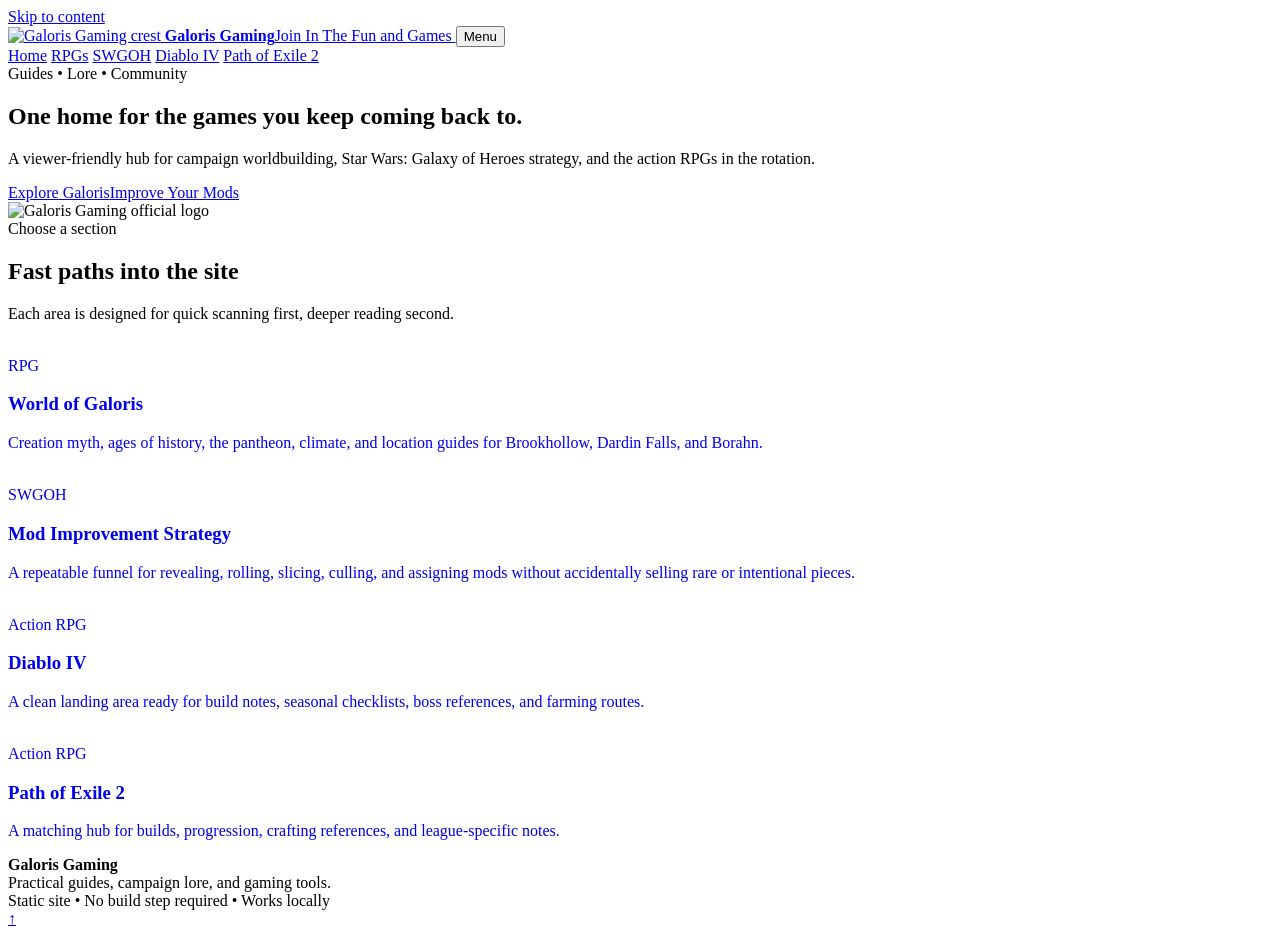
==== index.html @ d92776c5 "Add files via upload" ====
<!doctype html><html lang="en"><head><meta charset="utf-8"><meta name="viewport" content="width=device-width,initial-scale=1">
<title>Galoris Gaming</title><meta name="description" content="Galoris Gaming guides and RPG world resources."><link rel="icon" type="image/png" href="assets/favicon.png"><link rel="stylesheet" href="assets/styles.css"></head>
<body data-page="home">
<a class="skip-link" href="#content">Skip to content</a>
<header class="site-header">
  <div class="container nav-wrap">
    <a class="brand" href="index.html">
      <img src="assets/galoris-gaming-logo.png"  alt="Galoris Gaming crest">
      <span class="brand-copy"><strong>Galoris Gaming</strong><span>Join In The Fun and Games</span></span>
    </a>
    <button class="nav-toggle" aria-label="Toggle navigation">Menu</button>
    <nav class="site-nav" aria-label="Primary">
      <a href="index.html" data-page="home">Home</a>
      <a href="rpg.html" data-page="rpg">RPGs</a>
      <a href="swgoh.html" data-page="swgoh">SWGOH</a>
      <a href="diablo4.html" data-page="diablo4">Diablo IV</a>
      <a href="poe2.html" data-page="poe2">Path of Exile 2</a>
    </nav>
  </div>
</header>
<main id="content">
<section class="hero"><div class="container hero-grid"><div>
<div class="eyebrow">Guides • Lore • Community</div><h1>One home for the games you keep coming back to.</h1>
<p class="lead">A viewer-friendly hub for campaign worldbuilding, Star Wars: Galaxy of Heroes strategy, and the action RPGs in the rotation.</p>
<div class="hero-actions"><a class="btn gold" href="rpg.html">Explore Galoris</a><a class="btn primary" href="swgoh.html">Improve Your Mods</a></div>
</div><div class="hero-art home-logo-art"><img src="assets/galoris-gaming-logo.png" alt="Galoris Gaming official logo"></div></div></section>
<section class="section"><div class="container">
<div class="section-head"><div><div class="eyebrow">Choose a section</div><h2>Fast paths into the site</h2></div><p>Each area is designed for quick scanning first, deeper reading second.</p></div>
<div class="card-grid">
<a class="card feature-card" href="rpg.html" style="text-decoration:none"><img class="card-mark" src="assets/rpg-mark.svg" alt=""><div class="kicker">RPG</div><h3>World of Galoris</h3><p>Creation myth, ages of history, the pantheon, climate, and location guides for Brookhollow, Dardin Falls, and Borahn.</p></a>
<a class="card feature-card" href="swgoh.html" style="text-decoration:none"><img class="card-mark" src="assets/swgoh-mark.svg" alt=""><div class="kicker">SWGOH</div><h3>Mod Improvement Strategy</h3><p>A repeatable funnel for revealing, rolling, slicing, culling, and assigning mods without accidentally selling rare or intentional pieces.</p></a>
<a class="card feature-card" href="diablo4.html" style="text-decoration:none"><img class="card-mark" src="assets/diablo-mark.svg" alt=""><div class="kicker">Action RPG</div><h3>Diablo IV</h3><p>A clean landing area ready for build notes, seasonal checklists, boss references, and farming routes.</p></a>
<a class="card feature-card" href="poe2.html" style="text-decoration:none"><img class="card-mark" src="assets/poe-mark.svg" alt=""><div class="kicker">Action RPG</div><h3>Path of Exile 2</h3><p>A matching hub for builds, progression, crafting references, and league-specific notes.</p></a>
</div>
</div></section></main>
<footer class="site-footer">
  <div class="container footer-row">
    <div><strong>Galoris Gaming</strong><br>Practical guides, campaign lore, and gaming tools.</div>
    <div>Static site • No build step required • Works locally</div>
  </div>
</footer>
<a class="backtop" href="#content" aria-label="Back to top">↑</a>
<script src="assets/site.js"></script>
</body></html>
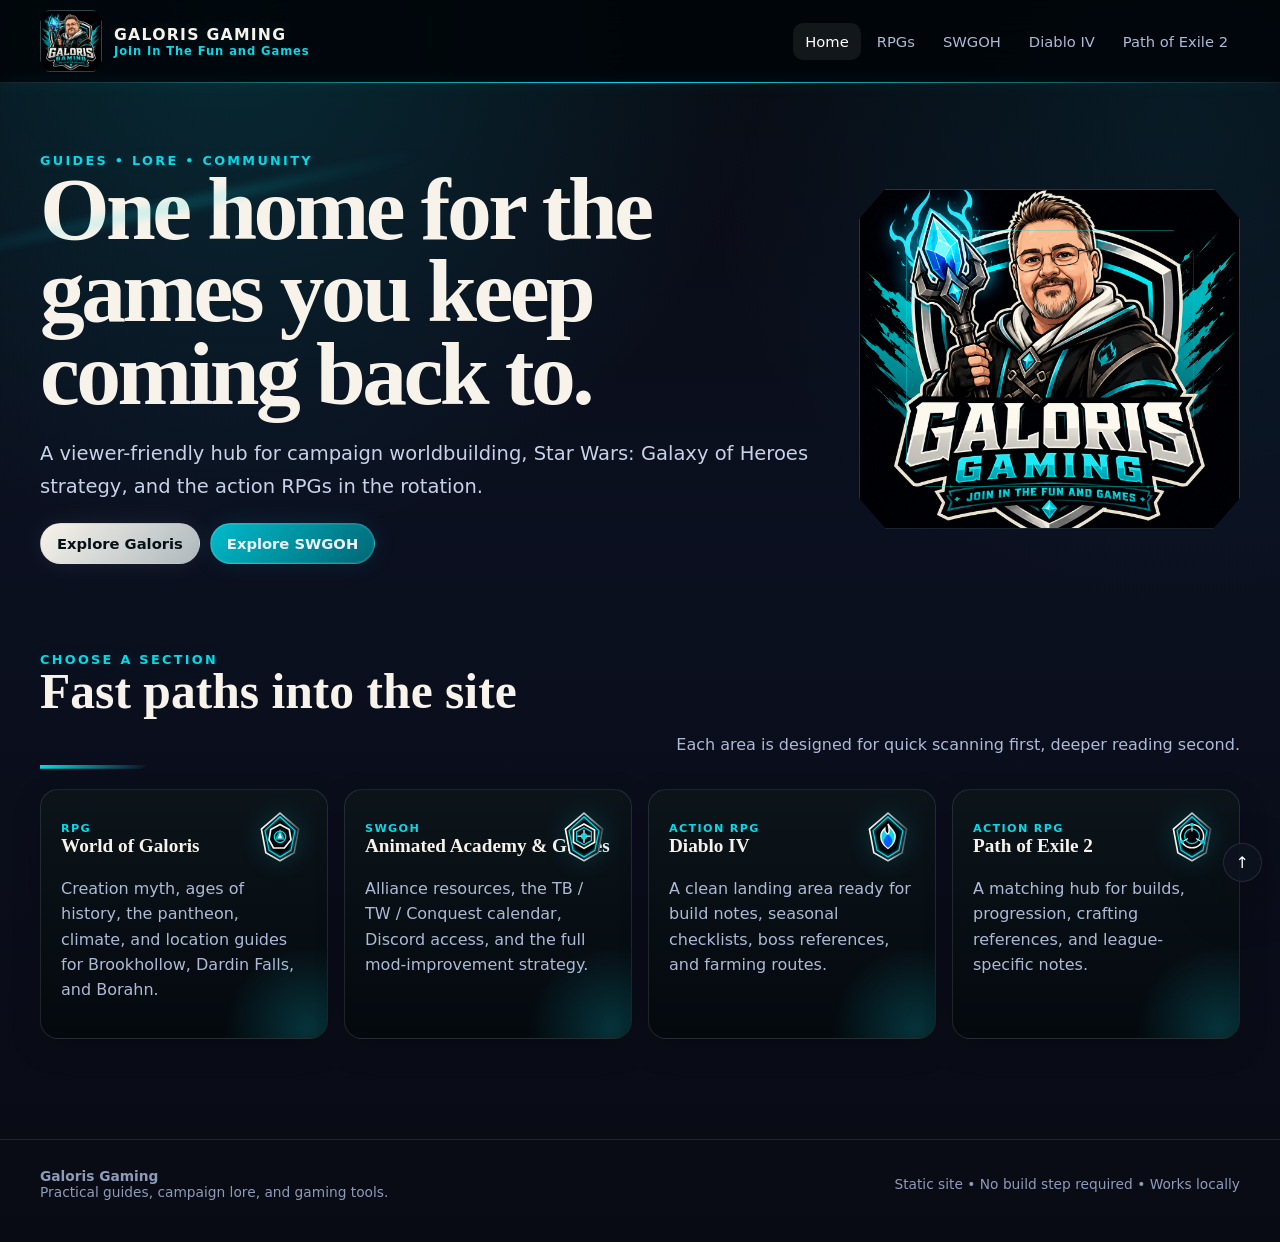
==== commit cfafcd2c: "Add files via upload" ====
--- a/index.html
+++ b/index.html
@@ -22,13 +22,13 @@
 <section class="hero"><div class="container hero-grid"><div>
 <div class="eyebrow">Guides • Lore • Community</div><h1>One home for the games you keep coming back to.</h1>
 <p class="lead">A viewer-friendly hub for campaign worldbuilding, Star Wars: Galaxy of Heroes strategy, and the action RPGs in the rotation.</p>
-<div class="hero-actions"><a class="btn gold" href="rpg.html">Explore Galoris</a><a class="btn primary" href="swgoh.html">Improve Your Mods</a></div>
+<div class="hero-actions"><a class="btn gold" href="rpg.html">Explore Galoris</a><a class="btn primary" href="swgoh.html">Explore SWGOH</a></div>
 </div><div class="hero-art home-logo-art"><img src="assets/galoris-gaming-logo.png" alt="Galoris Gaming official logo"></div></div></section>
 <section class="section"><div class="container">
 <div class="section-head"><div><div class="eyebrow">Choose a section</div><h2>Fast paths into the site</h2></div><p>Each area is designed for quick scanning first, deeper reading second.</p></div>
 <div class="card-grid">
 <a class="card feature-card" href="rpg.html" style="text-decoration:none"><img class="card-mark" src="assets/rpg-mark.svg" alt=""><div class="kicker">RPG</div><h3>World of Galoris</h3><p>Creation myth, ages of history, the pantheon, climate, and location guides for Brookhollow, Dardin Falls, and Borahn.</p></a>
-<a class="card feature-card" href="swgoh.html" style="text-decoration:none"><img class="card-mark" src="assets/swgoh-mark.svg" alt=""><div class="kicker">SWGOH</div><h3>Mod Improvement Strategy</h3><p>A repeatable funnel for revealing, rolling, slicing, culling, and assigning mods without accidentally selling rare or intentional pieces.</p></a>
+<a class="card feature-card" href="swgoh.html" style="text-decoration:none"><img class="card-mark" src="assets/swgoh-mark.svg" alt=""><div class="kicker">SWGOH</div><h3>Animated Academy & Guides</h3><p>Alliance resources, the TB / TW / Conquest calendar, Discord access, and the full mod-improvement strategy.</p></a>
 <a class="card feature-card" href="diablo4.html" style="text-decoration:none"><img class="card-mark" src="assets/diablo-mark.svg" alt=""><div class="kicker">Action RPG</div><h3>Diablo IV</h3><p>A clean landing area ready for build notes, seasonal checklists, boss references, and farming routes.</p></a>
 <a class="card feature-card" href="poe2.html" style="text-decoration:none"><img class="card-mark" src="assets/poe-mark.svg" alt=""><div class="kicker">Action RPG</div><h3>Path of Exile 2</h3><p>A matching hub for builds, progression, crafting references, and league-specific notes.</p></a>
 </div>
--- a/assets/styles.css
+++ b/assets/styles.css
@@ -0,0 +1,291 @@
+
+:root{
+  --bg:#090b14;
+  --bg-2:#0e1220;
+  --panel:#13192a;
+  --panel-2:#171f34;
+  --ink:#edf2ff;
+  --muted:#aeb9d6;
+  --gold:#08d8e8;
+  --gold-2:#006878;
+  --violet:#087dff;
+  --cyan:#15e6ef;
+  --red:#ff766f;
+  --green:#63d69c;
+  --line:rgba(255,255,255,.10);
+  --shadow:0 18px 50px rgba(0,0,0,.34);
+  --radius:18px;
+  --max:1200px;
+}
+*{box-sizing:border-box}
+html{scroll-behavior:smooth}
+body{
+  margin:0;
+  font-family:Inter,ui-sans-serif,system-ui,-apple-system,BlinkMacSystemFont,"Segoe UI",sans-serif;
+  color:var(--ink);
+  background:
+    radial-gradient(circle at 18% 0%, rgba(0,216,232,.16), transparent 34rem),
+    radial-gradient(circle at 92% 10%, rgba(0,108,125,.16), transparent 30rem),
+    linear-gradient(180deg,#080a11 0%,#0b1020 42%,#090b14 100%);
+  min-height:100vh;
+}
+body:before{
+  content:"";
+  position:fixed;inset:0;pointer-events:none;opacity:.18;
+  background-image:linear-gradient(rgba(255,255,255,.025) 1px,transparent 1px),linear-gradient(90deg,rgba(255,255,255,.025) 1px,transparent 1px);
+  background-size:42px 42px;
+  mask-image:linear-gradient(to bottom,black,transparent 82%);
+}
+a{color:inherit}
+img{max-width:100%;display:block}
+button,input{font:inherit}
+.container{width:min(var(--max),calc(100% - 32px));margin-inline:auto}
+.skip-link{position:absolute;left:-9999px}
+.skip-link:focus{left:16px;top:16px;background:#fff;color:#000;padding:10px 14px;z-index:1000;border-radius:8px}
+.site-header{
+  position:sticky;top:0;z-index:100;
+  background:rgba(1,5,9,.90);backdrop-filter:blur(18px);
+  border-bottom:1px solid var(--line);
+}
+.nav-wrap{display:flex;align-items:center;gap:22px;min-height:82px}
+.brand{display:flex;align-items:center;gap:12px;text-decoration:none;min-width:max-content}
+.brand img{width:56px;height:56px;object-fit:contain;filter:drop-shadow(0 0 18px rgba(8,216,232,.28))}
+.brand-copy strong{display:block;letter-spacing:.08em;text-transform:uppercase;font-size:.98rem}
+.brand-copy span{display:block;color:var(--gold);font-size:.72rem;letter-spacing:.08em}
+.site-nav{display:flex;align-items:center;gap:4px;margin-left:auto}
+.site-nav a{padding:10px 12px;text-decoration:none;color:var(--muted);border-radius:10px;font-size:.92rem}
+.site-nav a:hover,.site-nav a.active{color:#fff;background:rgba(255,255,255,.07)}
+.nav-toggle{display:none;margin-left:auto;border:1px solid var(--line);background:var(--panel);color:#fff;border-radius:10px;padding:9px 11px}
+main{position:relative;z-index:1}
+.hero{padding:70px 0 44px}
+.hero-grid{display:grid;grid-template-columns:1.35fr .65fr;gap:28px;align-items:center}
+.eyebrow{color:var(--gold);font-size:.8rem;letter-spacing:.18em;text-transform:uppercase;font-weight:700}
+h1,h2,h3{font-family:Georgia,"Times New Roman",serif;margin-top:0}
+h1{font-size:clamp(2.5rem,7vw,5.6rem);line-height:.92;letter-spacing:-.04em;margin-bottom:22px}
+h2{font-size:clamp(1.8rem,4vw,3.1rem);line-height:1.02}
+h3{font-size:1.2rem}
+.lead{font-size:clamp(1.03rem,2vw,1.22rem);line-height:1.7;color:#c8d1e8;max-width:780px}
+.hero-art{
+  position:relative;min-height:340px;border:1px solid var(--line);border-radius:28px;overflow:hidden;
+  background:
+    radial-gradient(circle at 50% 35%,rgba(8,216,232,.22),transparent 24%),
+    radial-gradient(circle at 50% 50%,rgba(7,91,255,.18),transparent 44%),
+    linear-gradient(145deg,#14172a,#080a11);
+  box-shadow:var(--shadow)
+}
+.hero-art img{position:absolute;inset:10%;width:80%;height:80%;object-fit:contain;filter:drop-shadow(0 22px 26px rgba(0,0,0,.6))}
+.hero-art:before,.hero-art:after{content:"";position:absolute;border:1px solid rgba(247,243,234,.32);border-radius:50%;inset:10%;transform:rotate(18deg)}
+.hero-art:after{inset:22%;transform:rotate(-18deg);border-color:rgba(84,216,255,.25)}
+.hero-actions,.pill-row{display:flex;gap:10px;flex-wrap:wrap}
+.btn{
+  display:inline-flex;align-items:center;justify-content:center;gap:8px;
+  text-decoration:none;border-radius:999px;padding:11px 16px;border:1px solid var(--line);
+  background:rgba(255,255,255,.04);font-weight:700;font-size:.92rem
+}
+.btn.primary{background:linear-gradient(135deg,#00bccc,#006674);border-color:rgba(255,255,255,.16)}
+.btn.gold{background:linear-gradient(135deg,#f7f3ea,#aeb8bd);color:#061015}
+.badge,.tag{
+  display:inline-flex;align-items:center;gap:7px;padding:6px 10px;border-radius:999px;
+  border:1px solid var(--line);background:rgba(255,255,255,.04);color:#cfd8ef;font-size:.78rem
+}
+.tag.good{border-color:rgba(99,214,156,.35);color:#9aefc3}
+.tag.warn{border-color:rgba(8,216,232,.30);color:#dffcff}
+.tag.danger{border-color:rgba(255,122,122,.35);color:#ffaaaa}
+.section{padding:44px 0}
+.section-head{display:flex;gap:24px;justify-content:space-between;align-items:end;margin-bottom:20px}
+.section-head p{max-width:680px;color:var(--muted);line-height:1.65;margin:0}
+.card-grid{display:grid;grid-template-columns:repeat(3,minmax(0,1fr));gap:16px}
+.card,.panel{
+  background:linear-gradient(180deg,rgba(21,27,46,.96),rgba(14,18,32,.96));
+  border:1px solid var(--line);border-radius:var(--radius);box-shadow:0 10px 30px rgba(0,0,0,.18)
+}
+.card{padding:20px}
+.card p,.panel p{color:var(--muted);line-height:1.58}
+.card .kicker{color:var(--cyan);text-transform:uppercase;letter-spacing:.12em;font-size:.7rem;font-weight:800}
+.panel{padding:24px}
+.feature-card{min-height:220px;position:relative;overflow:hidden}
+.feature-card:after{content:"";position:absolute;width:180px;height:180px;border-radius:50%;right:-70px;bottom:-80px;background:radial-gradient(circle,rgba(8,216,232,.20),transparent 65%)}
+.quick-links{display:grid;grid-template-columns:repeat(4,minmax(0,1fr));gap:12px}
+.quick-link{padding:16px;border-radius:14px;border:1px solid var(--line);background:rgba(255,255,255,.035);text-decoration:none}
+.quick-link:hover{border-color:rgba(8,216,232,.45);background:rgba(8,216,232,.06)}
+.quick-link strong{display:block;margin-bottom:4px}
+.quick-link span{color:var(--muted);font-size:.83rem}
+.callout{border-left:3px solid var(--gold);padding:14px 16px;background:rgba(8,216,232,.07);border-radius:0 12px 12px 0;color:#dbe3f4}
+.callout.cyan{border-color:var(--cyan);background:rgba(8,216,232,.07)}
+.callout.red{border-color:var(--red);background:rgba(255,122,122,.07)}
+.metric-row{display:grid;grid-template-columns:repeat(4,minmax(0,1fr));gap:12px;margin:22px 0}
+.metric{padding:14px;border:1px solid var(--line);background:rgba(255,255,255,.035);border-radius:14px}
+.metric strong{display:block;font-size:1.4rem;color:#fff}
+.metric span{font-size:.78rem;color:var(--muted)}
+.timeline{position:relative;margin-top:24px}
+.timeline:before{content:"";position:absolute;left:17px;top:5px;bottom:5px;width:2px;background:linear-gradient(var(--gold),var(--violet),var(--cyan))}
+.timeline-item{position:relative;padding:0 0 26px 52px}
+.timeline-item:before{content:"";position:absolute;left:9px;top:3px;width:18px;height:18px;border-radius:50%;background:#0b0f1c;border:4px solid var(--gold);box-shadow:0 0 0 4px rgba(8,216,232,.08)}
+.timeline-item:nth-child(2n):before{border-color:var(--violet)}
+.timeline-item:nth-child(3n):before{border-color:var(--cyan)}
+.timeline-item p{margin:6px 0;color:var(--muted);line-height:1.55}
+.search-box{display:flex;gap:10px;margin:16px 0 22px}
+.search-box input{
+  width:100%;border:1px solid var(--line);background:#0b0f1b;color:#fff;border-radius:12px;padding:12px 14px;outline:none
+}
+.search-box input:focus{border-color:rgba(8,216,232,.5);box-shadow:0 0 0 3px rgba(8,216,232,.08)}
+.deity-grid{display:grid;grid-template-columns:repeat(3,minmax(0,1fr));gap:14px}
+.deity{padding:18px}
+.deity h3{margin-bottom:6px}
+.deity-meta{display:flex;gap:6px;flex-wrap:wrap;margin:10px 0}
+.deity dl{display:grid;grid-template-columns:92px 1fr;gap:6px 10px;margin:10px 0 0;font-size:.86rem}
+.deity dt{color:#8d9ab8}
+.deity dd{margin:0;color:#d9e1f1}
+details{border:1px solid var(--line);border-radius:14px;background:rgba(255,255,255,.025);overflow:hidden}
+details+details{margin-top:10px}
+summary{cursor:pointer;padding:16px 18px;font-weight:800;list-style:none}
+summary::-webkit-details-marker{display:none}
+summary:after{content:"+";float:right;color:var(--gold)}
+details[open] summary:after{content:"–"}
+.details-body{padding:0 18px 18px;color:var(--muted);line-height:1.58}
+.location-grid{display:grid;grid-template-columns:repeat(2,minmax(0,1fr));gap:16px}
+.location-card h3{font-size:1.45rem;margin-bottom:4px}
+.location-card .facts{display:grid;grid-template-columns:repeat(2,minmax(0,1fr));gap:8px;margin:14px 0}
+.fact{padding:10px 12px;background:rgba(255,255,255,.035);border-radius:10px;border:1px solid var(--line)}
+.fact b{display:block;font-size:.72rem;text-transform:uppercase;letter-spacing:.08em;color:#8fa0c4}
+.fact span{display:block;margin-top:4px}
+.mod-workflow{counter-reset:step;display:grid;gap:12px}
+.mod-step{position:relative;padding:20px 20px 20px 68px;border:1px solid var(--line);background:rgba(255,255,255,.03);border-radius:16px}
+.mod-step:before{
+  counter-increment:step;content:counter(step);
+  position:absolute;left:18px;top:18px;width:34px;height:34px;border-radius:10px;display:grid;place-items:center;
+  background:linear-gradient(135deg,#00d8e8,#00606c);font-weight:900
+}
+.mod-step h3{margin-bottom:6px}
+.mod-step p{margin:0;color:var(--muted);line-height:1.55}
+.check-row{display:flex;align-items:flex-start;gap:10px;padding:10px 12px;border:1px solid var(--line);border-radius:10px;background:rgba(0,0,0,.12)}
+.check-row input{margin-top:4px;accent-color:#08d8e8}
+.check-row label{line-height:1.45;color:#dbe3f4}
+.table-wrap{overflow-x:auto;border:1px solid var(--line);border-radius:14px}
+table{width:100%;border-collapse:collapse;min-width:640px;background:rgba(255,255,255,.02)}
+th,td{padding:12px 14px;text-align:left;border-bottom:1px solid var(--line);vertical-align:top}
+th{font-size:.76rem;letter-spacing:.08em;text-transform:uppercase;color:#9fb0d2;background:rgba(255,255,255,.04)}
+td{color:#dbe3f4;line-height:1.42}
+tr:last-child td{border-bottom:0}
+.rule-grid{display:grid;grid-template-columns:repeat(3,minmax(0,1fr));gap:14px}
+.rule{padding:16px;border-radius:14px;border:1px solid var(--line);background:rgba(255,255,255,.03)}
+.rule strong{display:block;margin-bottom:6px}
+.rule p{margin:0;font-size:.91rem}
+.site-footer{border-top:1px solid var(--line);margin-top:56px;padding:28px 0 42px;color:#8e9bb8;font-size:.86rem}
+.footer-row{display:flex;justify-content:space-between;gap:20px;align-items:center}
+.hidden-by-search{display:none!important}
+.section-nav{display:flex;gap:8px;flex-wrap:wrap;margin-top:20px}
+.section-nav a{font-size:.82rem;text-decoration:none}
+.backtop{position:fixed;right:18px;bottom:18px;z-index:20;border:1px solid var(--line);background:rgba(14,18,32,.9);color:#fff;border-radius:999px;padding:9px 12px;text-decoration:none;box-shadow:var(--shadow)}
+.source-note{font-size:.8rem;color:#8e9bb8;line-height:1.5}
+@media (max-width:900px){
+  .hero-grid,.location-grid{grid-template-columns:1fr}
+  .hero-art{min-height:260px}
+  .card-grid,.deity-grid{grid-template-columns:repeat(2,minmax(0,1fr))}
+  .quick-links,.metric-row{grid-template-columns:repeat(2,minmax(0,1fr))}
+  .site-nav{display:none;position:absolute;left:16px;right:16px;top:76px;flex-direction:column;align-items:stretch;background:#0c101d;border:1px solid var(--line);border-radius:14px;padding:8px;box-shadow:var(--shadow)}
+  .site-nav.open{display:flex}
+  .nav-toggle{display:block}
+  .site-nav a{padding:12px}
+}
+@media (max-width:620px){
+  .container{width:min(var(--max),calc(100% - 22px))}
+  .hero{padding-top:44px}
+  .card-grid,.deity-grid,.rule-grid{grid-template-columns:1fr}
+  .quick-links,.metric-row{grid-template-columns:1fr 1fr}
+  .section-head{display:block}
+  .section-head p{margin-top:8px}
+  .brand-copy span{display:none}
+  .footer-row{display:block}
+  .location-card .facts{grid-template-columns:1fr}
+}
+
+/* Galoris Gaming brand layer */
+:root{
+  --brand-cyan:#08d8e8;
+  --brand-cyan-deep:#00606c;
+  --brand-blue:#087dff;
+  --brand-ivory:#f7f3ea;
+  --brand-steel:#aeb8bd;
+  --brand-black:#010509;
+}
+body{background-color:var(--brand-black)}
+.site-header:after{
+  content:"";position:absolute;left:0;right:0;bottom:-1px;height:1px;
+  background:linear-gradient(90deg,transparent,var(--brand-cyan),transparent);
+  box-shadow:0 0 14px rgba(8,216,232,.45)
+}
+.brand img{
+  width:62px;height:62px;border-radius:10px;object-fit:cover;
+  object-position:center;clip-path:polygon(12% 0,88% 0,100% 18%,100% 82%,88% 100%,12% 100%,0 82%,0 18%);
+  border:1px solid rgba(247,243,234,.18)
+}
+.brand-copy strong{color:var(--brand-ivory);text-shadow:0 0 18px rgba(8,216,232,.18)}
+.brand-copy span{color:var(--brand-cyan);font-weight:800}
+.hero{overflow:hidden;position:relative}
+.hero:before{
+  content:"";position:absolute;left:-8vw;top:120px;width:42vw;height:10px;transform:rotate(-12deg);
+  background:linear-gradient(90deg,transparent,rgba(8,216,232,.5),transparent);filter:blur(5px);opacity:.45
+}
+.hero-art{
+  border-radius:24px;
+  clip-path:polygon(7% 0,93% 0,100% 9%,100% 91%,93% 100%,7% 100%,0 91%,0 9%);
+  border-color:rgba(247,243,234,.18);
+  background:radial-gradient(circle at 50% 45%,rgba(8,216,232,.16),transparent 42%),linear-gradient(145deg,#071117,#010509);
+}
+.hero-art:before{inset:6%;border-radius:24px;border-color:rgba(247,243,234,.28);transform:none;clip-path:polygon(7% 0,93% 0,100% 9%,100% 91%,93% 100%,7% 100%,0 91%,0 9%)}
+.hero-art:after{inset:12%;border-radius:20px;border-color:rgba(8,216,232,.38);transform:none;clip-path:polygon(7% 0,93% 0,100% 9%,100% 91%,93% 100%,7% 100%,0 91%,0 9%)}
+.hero-art img{inset:4%;width:92%;height:92%;filter:drop-shadow(0 20px 34px rgba(0,0,0,.72)) drop-shadow(0 0 16px rgba(8,216,232,.18))}
+.home-logo-art img{inset:0;width:100%;height:100%;object-fit:cover}
+.eyebrow{color:var(--brand-cyan);text-shadow:0 0 12px rgba(8,216,232,.18)}
+h1,h2,h3{color:var(--brand-ivory)}
+.card,.panel{
+  border-color:rgba(174,184,189,.15);
+  background:linear-gradient(180deg,rgba(12,21,27,.97),rgba(4,9,14,.98));
+}
+.card:hover{border-color:rgba(8,216,232,.26)}
+.card .kicker{color:var(--brand-cyan)}
+.btn{border-color:rgba(174,184,189,.18)}
+.btn.primary{box-shadow:inset 0 0 0 1px rgba(247,243,234,.08),0 0 24px rgba(8,216,232,.10)}
+.btn.gold{box-shadow:0 0 24px rgba(247,243,234,.08)}
+.tag{background:rgba(8,216,232,.035)}
+.callout{border-left-color:var(--brand-cyan)}
+.timeline:before{background:linear-gradient(var(--brand-ivory),var(--brand-cyan),var(--brand-blue))}
+.timeline-item:before{border-color:var(--brand-ivory)}
+.timeline-item:nth-child(2n):before{border-color:var(--brand-cyan)}
+.timeline-item:nth-child(3n):before{border-color:var(--brand-blue)}
+summary:after{color:var(--brand-cyan)}
+.mod-step:before{color:#001014;box-shadow:0 0 20px rgba(8,216,232,.18)}
+.section-head{position:relative;padding-bottom:10px}
+.section-head:before{
+  content:"";position:absolute;left:0;bottom:0;width:110px;height:4px;
+  background:linear-gradient(90deg,var(--brand-cyan),transparent);
+  clip-path:polygon(0 0,100% 0,92% 100%,0 100%)
+}
+.brand-divider{
+  height:18px;margin:12px 0 0;
+  background:url("galoris-crystal.svg") center/18px 18px no-repeat,
+             linear-gradient(90deg,transparent,rgba(8,216,232,.65) 45%,transparent 45%,transparent 55%,rgba(8,216,232,.65) 55%,transparent);
+  opacity:.65
+}
+.site-footer{border-top-color:rgba(8,216,232,.18)}
+
+.card-mark{
+  width:54px;height:54px;object-fit:contain;margin:0 0 12px auto;
+  filter:drop-shadow(0 0 12px rgba(8,216,232,.16));
+}
+.feature-card{transition:transform .18s ease,border-color .18s ease,background .18s ease}
+.feature-card:hover{transform:translateY(-2px);background:linear-gradient(180deg,rgba(12,28,34,.98),rgba(4,9,14,.98))}
+.feature-card .kicker{margin-top:-54px}
+@media(max-width:620px){.card-mark{width:46px;height:46px}.feature-card .kicker{margin-top:-46px}}
+
+@media(min-width:1000px){
+  body[data-page="home"] .card-grid{grid-template-columns:repeat(4,minmax(0,1fr))}
+}
+
+/* SWGOH hub additions */
+.swgoh-hub-grid{grid-template-columns:repeat(3,minmax(0,1fr))}
+.image-feature-card{padding-top:154px}
+.image-feature-card .feature-banner{position:absolute;left:0;right:0;top:0;width:100%;height:132px;object-fit:cover;object-position:center 42%;border-bottom:1px solid rgba(8,216,232,.16);filter:saturate(.94) contrast(1.03)}
+.image-feature-card .kicker{margin-top:0}
+@media(max-width:900px){.swgoh-hub-grid{grid-template-columns:1fr}}
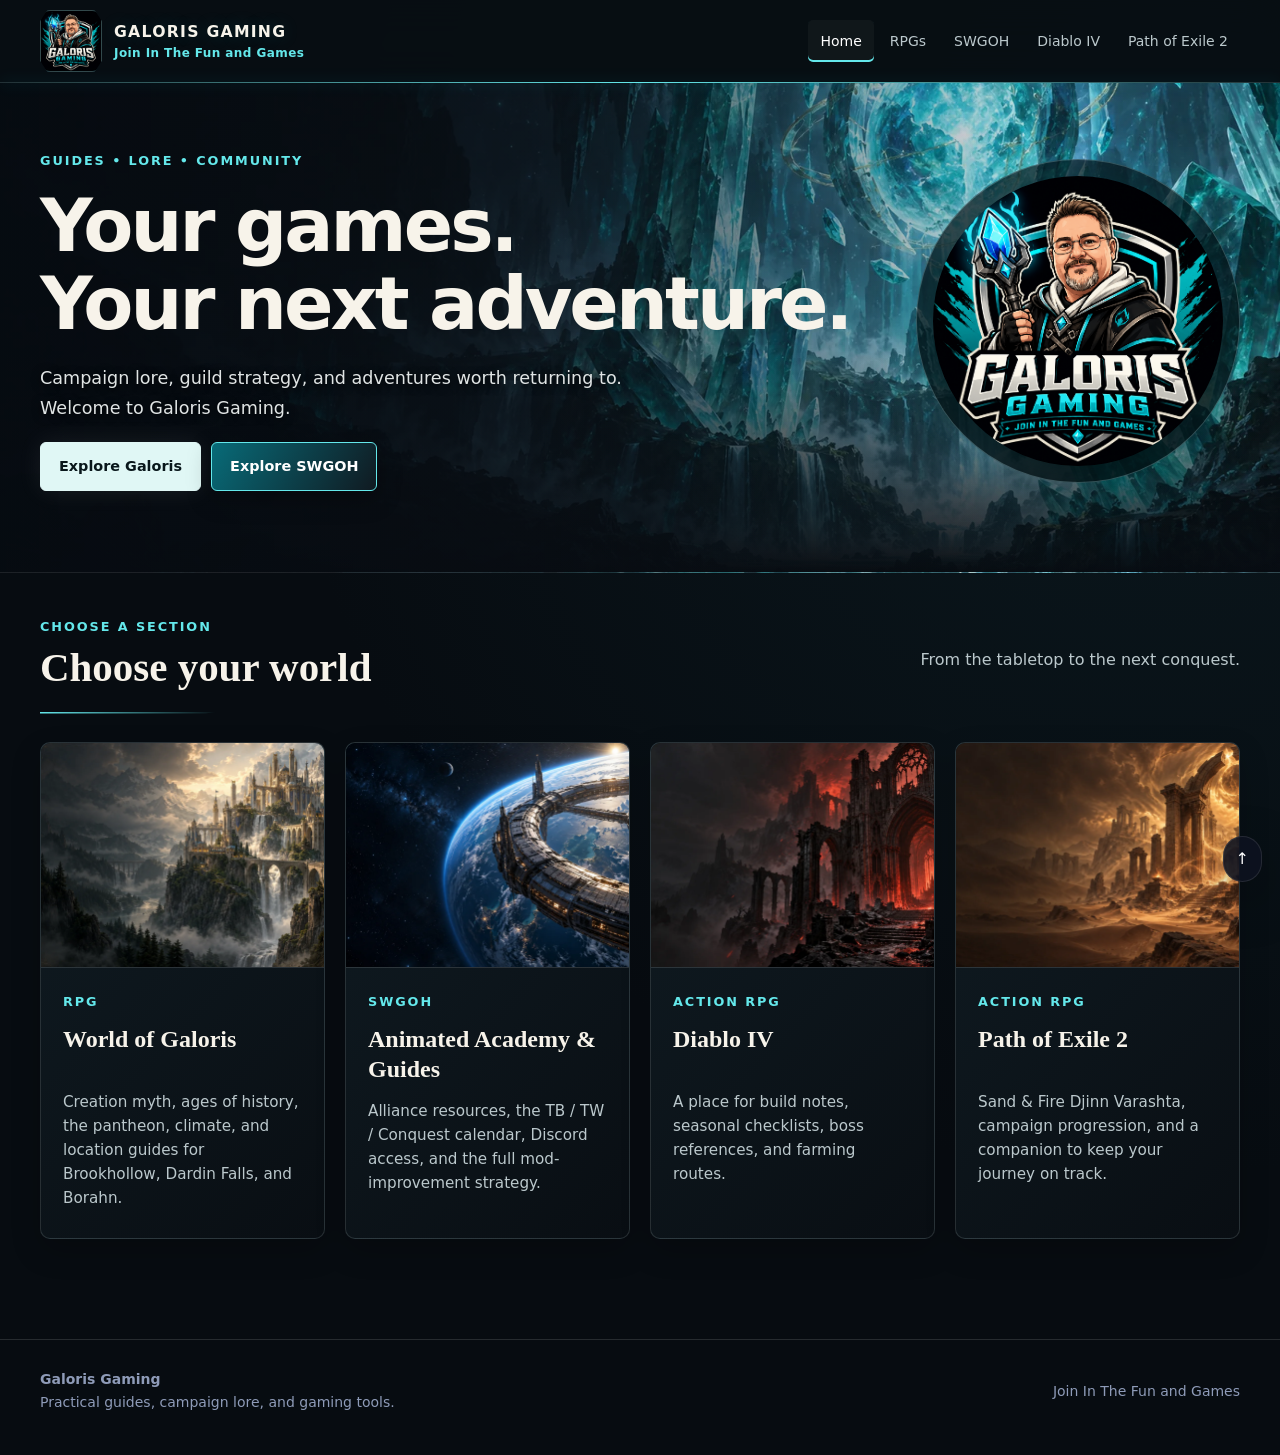
==== commit d0ddc213: "Add files via upload" ====
--- a/index.html
+++ b/index.html
@@ -1,5 +1,5 @@
 <!doctype html><html lang="en"><head><meta charset="utf-8"><meta name="viewport" content="width=device-width,initial-scale=1">
-<title>Galoris Gaming</title><meta name="description" content="Galoris Gaming guides and RPG world resources."><link rel="icon" type="image/png" href="assets/favicon.png"><link rel="stylesheet" href="assets/styles.css"></head>
+<title>Galoris Gaming</title><meta name="description" content="Galoris Gaming guides and RPG world resources."><link rel="icon" type="image/png" href="assets/favicon.png"><link rel="stylesheet" href="assets/styles.css?v=20260908-premium"><link rel="stylesheet" href="assets/premium.css?v=20260908-premium"></head>
 <body data-page="home">
 <a class="skip-link" href="#content">Skip to content</a>
 <header class="site-header">
@@ -20,25 +20,25 @@
 </header>
 <main id="content">
 <section class="hero"><div class="container hero-grid"><div>
-<div class="eyebrow">Guides • Lore • Community</div><h1>One home for the games you keep coming back to.</h1>
-<p class="lead">A viewer-friendly hub for campaign worldbuilding, Star Wars: Galaxy of Heroes strategy, and the action RPGs in the rotation.</p>
+<div class="eyebrow">Guides • Lore • Community</div><h1>Your games.<br>Your next adventure.</h1>
+<p class="lead">Campaign lore, guild strategy, and adventures worth returning to. Welcome to Galoris Gaming.</p>
 <div class="hero-actions"><a class="btn gold" href="rpg.html">Explore Galoris</a><a class="btn primary" href="swgoh.html">Explore SWGOH</a></div>
 </div><div class="hero-art home-logo-art"><img src="assets/galoris-gaming-logo.png" alt="Galoris Gaming official logo"></div></div></section>
 <section class="section"><div class="container">
-<div class="section-head"><div><div class="eyebrow">Choose a section</div><h2>Fast paths into the site</h2></div><p>Each area is designed for quick scanning first, deeper reading second.</p></div>
+<div class="section-head"><div><div class="eyebrow">Choose a section</div><h2>Choose your world</h2></div><p>From the tabletop to the next conquest.</p></div>
 <div class="card-grid">
-<a class="card feature-card" href="rpg.html" style="text-decoration:none"><img class="card-mark" src="assets/rpg-mark.svg" alt=""><div class="kicker">RPG</div><h3>World of Galoris</h3><p>Creation myth, ages of history, the pantheon, climate, and location guides for Brookhollow, Dardin Falls, and Borahn.</p></a>
-<a class="card feature-card" href="swgoh.html" style="text-decoration:none"><img class="card-mark" src="assets/swgoh-mark.svg" alt=""><div class="kicker">SWGOH</div><h3>Animated Academy & Guides</h3><p>Alliance resources, the TB / TW / Conquest calendar, Discord access, and the full mod-improvement strategy.</p></a>
-<a class="card feature-card" href="diablo4.html" style="text-decoration:none"><img class="card-mark" src="assets/diablo-mark.svg" alt=""><div class="kicker">Action RPG</div><h3>Diablo IV</h3><p>A clean landing area ready for build notes, seasonal checklists, boss references, and farming routes.</p></a>
-<a class="card feature-card" href="poe2.html" style="text-decoration:none"><img class="card-mark" src="assets/poe-mark.svg" alt=""><div class="kicker">Action RPG</div><h3>Path of Exile 2</h3><p>A matching hub for builds, progression, crafting references, and league-specific notes.</p></a>
+<a class="card feature-card" href="rpg.html" style="text-decoration:none"><img class="game-cover" src="assets/art/rpg.webp" alt="" width="960" height="540" loading="lazy"><div class="kicker">RPG</div><h3>World of Galoris</h3><p>Creation myth, ages of history, the pantheon, climate, and location guides for Brookhollow, Dardin Falls, and Borahn.</p></a>
+<a class="card feature-card" href="swgoh.html" style="text-decoration:none"><img class="game-cover" src="assets/art/swgoh.webp" alt="" width="960" height="540" loading="lazy"><div class="kicker">SWGOH</div><h3>Animated Academy & Guides</h3><p>Alliance resources, the TB / TW / Conquest calendar, Discord access, and the full mod-improvement strategy.</p></a>
+<a class="card feature-card" href="diablo4.html" style="text-decoration:none"><img class="game-cover" src="assets/art/diablo.webp" alt="" width="960" height="540" loading="lazy"><div class="kicker">Action RPG</div><h3>Diablo IV</h3><p>A place for build notes, seasonal checklists, boss references, and farming routes.</p></a>
+<a class="card feature-card" href="poe2.html" style="text-decoration:none"><img class="game-cover" src="assets/art/poe2.webp" alt="" width="960" height="540" loading="lazy"><div class="kicker">Action RPG</div><h3>Path of Exile 2</h3><p>Sand & Fire Djinn Varashta, campaign progression, and a companion to keep your journey on track.</p></a>
 </div>
 </div></section></main>
 <footer class="site-footer">
   <div class="container footer-row">
     <div><strong>Galoris Gaming</strong><br>Practical guides, campaign lore, and gaming tools.</div>
-    <div>Static site • No build step required • Works locally</div>
+    <div>Join In The Fun and Games</div>
   </div>
 </footer>
 <a class="backtop" href="#content" aria-label="Back to top">↑</a>
-<script src="assets/site.js"></script>
+<script src="assets/site.js?v=20260908-premium"></script>
 </body></html>
--- a/assets/premium.css
+++ b/assets/premium.css
@@ -0,0 +1,77 @@
+/* Galoris visual edition. Parent skins deliberately exclude the alliance. */
+body:not(.aa-page){--accent:#64e8eb;--accent-dark:#086b78;--surface:#101c23;--gold:var(--accent);--cyan:var(--accent);--brand-cyan:var(--accent);--muted:#bbc8cc;background:radial-gradient(ellipse at 90% 15%,#12313955,transparent 55%),#070c11;font-size:1rem;line-height:1.6}
+body[data-page="home"]{--art:url('art/home.webp')}
+body[data-page="swgoh"]:not(.aa-page){--art:url('art/swgoh.webp');--accent:#88d5ff;--accent-dark:#195485;--surface:#101d2c}
+body[data-page="poe2"]{--art:url('art/poe2.webp');--accent:#e3bb7b;--accent-dark:#7e4d25;--surface:#231d18;--muted:#d0c5b7;--brand-blue:#956133;--brand-ivory:#f8eedc}
+body[data-page="diablo4"]{--art:url('art/diablo.webp');--accent:#ff9484;--accent-dark:#871e25;--surface:#251719;--muted:#d1bfc0}
+body[data-page="rpg"]{--art:url('art/rpg.webp');--accent:#e1c896;--accent-dark:#78613a;--surface:#20231f;--muted:#cbcbbf}
+body:not(.aa-page):before{opacity:.08;background-size:72px 72px}
+body:not(.aa-page) h1{font-size:clamp(2.7rem,5.7vw,5.5rem);line-height:1.06;letter-spacing:-.04em;margin:16px 0 22px}
+body:not(.aa-page) h2{font-size:clamp(1.8rem,3.2vw,2.8rem);line-height:1.15}
+body:not(.aa-page) h3{font-size:1.4rem;line-height:1.25;margin:12px 0}
+body[data-page="home"] h1,body[data-page="swgoh"]:not(.aa-page) h1,body:not(.aa-page) .brand-copy{font-family:ui-sans-serif,system-ui,sans-serif;font-weight:750}
+body:not(.aa-page) .site-header{background:#080e13ed;border-bottom-color:#a8dfe52a}
+body:not(.aa-page) .brand img{width:62px;height:62px}
+body:not(.aa-page) .brand-copy span{font-size:.75rem;letter-spacing:.035em}
+body:not(.aa-page) .site-nav a{border-radius:5px;font-size:.875rem}
+body:not(.aa-page) .site-nav a.active{box-shadow:inset 0 -2px var(--accent);background:#ffffff09}
+body:not(.aa-page) .hero{position:relative;isolation:isolate;padding:68px 0 62px;min-height:470px;background:linear-gradient(90deg,#060b11ed 0%,#080c12bd 42%,#080c1220 80%),linear-gradient(0deg,#070c11,transparent 45%),var(--art) center/cover;border-bottom:1px solid #ffffff18}
+body:not(.aa-page) .hero:before{display:none}
+body:not(.aa-page) .hero-grid{grid-template-columns:minmax(0,760px);position:relative}
+body:not(.aa-page) .hero .lead{max-width:620px;color:#e0e4e4;text-shadow:0 2px 10px #000;font-size:1.1rem}
+body[data-page="home"] .hero-grid{grid-template-columns:1.5fr .6fr;gap:65px}
+body[data-page="home"] .hero{min-height:490px}
+body[data-page="home"] .home-logo-art{min-height:300px;background:#050b10a6;border:1px solid #a7edf440;clip-path:none;border-radius:50%;box-shadow:0 0 65px #26d8ec16;aspect-ratio:1}
+body[data-page="home"] .home-logo-art:before,body[data-page="home"] .home-logo-art:after{display:none}
+body[data-page="home"] .home-logo-art img{object-fit:contain;border-radius:50%;inset:5%;width:90%;height:90%}
+body:not(.aa-page) .eyebrow,body:not(.aa-page) .card .kicker{color:var(--accent);font-size:.8rem;letter-spacing:.15em;text-shadow:none}
+body:not(.aa-page) .btn{border-radius:6px;padding:12px 18px;background:#0a101cba;border-color:#ffffff3b;min-height:46px;font-size:.9rem;transition:background .2s,transform .2s}
+body:not(.aa-page) .btn.primary{background:linear-gradient(120deg,var(--accent-dark),#101a21);border-color:var(--accent);color:#fff;box-shadow:0 8px 24px #0004}
+body:not(.aa-page) .btn.gold{background:#e0f7f5;color:#09171b;border-color:#e0f7f5}
+body:not(.aa-page) .btn:hover{transform:translateY(-2px);filter:brightness(1.14)}
+body:not(.aa-page) .section{padding:44px 0}
+body:not(.aa-page) .section-head{align-items:center;margin-bottom:28px;gap:32px}
+body:not(.aa-page) .section-head h2{margin:7px 0 12px}
+body:not(.aa-page) .section-head p{max-width:470px}
+body:not(.aa-page) .section-head:before{background:linear-gradient(90deg,var(--accent),transparent);height:2px;width:180px}
+body:not(.aa-page) .card,body:not(.aa-page) .panel{background:linear-gradient(135deg,var(--surface),#090e13);border:1px solid #d2e5e526;border-radius:10px;box-shadow:0 12px 30px #0003}
+body:not(.aa-page) .card{padding:24px}
+body:not(.aa-page) .card p{margin-bottom:0}
+body:not(.aa-page) .feature-card{transition:transform .24s,border-color .24s,box-shadow .24s}
+body:not(.aa-page) .feature-card:after{display:none}
+body:not(.aa-page) a.feature-card:hover{transform:translateY(-5px);border-color:var(--accent);box-shadow:0 16px 36px #0008}
+body:not(.aa-page) .feature-card .kicker{margin-top:0}
+.game-cover{width:calc(100% + 48px);max-width:none;height:210px;object-fit:cover;margin:-24px -24px 24px;border-bottom:1px solid #ffffff20;transition:filter .25s}
+a:hover .game-cover{filter:brightness(1.15)}
+body[data-page="home"] .card-grid{grid-template-columns:repeat(4,minmax(0,1fr));gap:20px}
+body[data-page="home"] .feature-card{padding:24px 22px 28px}
+body[data-page="home"] .game-cover{margin:-24px -22px 24px;width:calc(100% + 44px);height:225px}
+body[data-page="home"] .card h3{font-size:1.5rem;min-height:3.2rem}
+body[data-page="home"] .card p{font-size:.95rem}
+.holo-decoration{height:88px;border:1px solid #86d7fa24;margin:-8px -8px 24px;background:repeating-linear-gradient(0deg,transparent 0 5px,#90dafa09 5px 6px),linear-gradient(135deg,#12354c,#0a1421);display:grid;place-items:center;color:#a6e6ff;font-size:3rem}
+body:not(.aa-page) .image-feature-card{padding-top:160px}
+body:not(.aa-page) .image-feature-card .feature-banner{height:137px;object-fit:contain;background:#02080b}
+body[data-page="rpg"] .panel,body[data-page="rpg"] .location-card{border-top:2px solid #bfa66b70;background:linear-gradient(125deg,#2a2b23,#111915)}
+body[data-page="rpg"] .deity{border-radius:3px;border-top-color:#d6c09270}
+body[data-page="rpg"] .section-nav .btn{background:#101610cc}
+body[data-page="diablo4"] .panel{border-top:2px solid #cd554b;background:linear-gradient(135deg,#291b1d,#100e12)}
+body[data-page="poe2"] .varashta-hero{display:block;background:linear-gradient(90deg,#18140df5,#18140dd9 58%,#18140d55),var(--art) center/cover;border-color:#b8996255;padding:28px}
+.varashta-hero>div:first-child{max-width:840px}
+body[data-page="poe2"] .varashta-hero h1{font-size:clamp(2rem,4vw,3.2rem)}
+body[data-page="poe2"] .varashta-intro{padding-top:26px}
+body[data-page="poe2"] .varashta-toolbar,body[data-page="poe2"] .varashta-side,body[data-page="poe2"] .varashta-tabs{background:#171710}
+body[data-page="poe2"] .varashta-content{background:#10120f}
+body[data-page="poe2"] .vr-primary{background:#71532e;color:#fff}
+body[data-page="poe2"] .varashta-zbtn.active{background:#332d21}
+body[data-page="poe2"] .varashta-task{background:linear-gradient(135deg,#24251d,#161a17);border-color:#c3b58e33}
+body:not(.aa-page) .site-footer{border-color:#ffffff20;font-size:.875rem}
+/* Independent Animated Academy: retain all branding, tighten readability and interaction. */
+.aa-page .aa-hero h1{line-height:1.03}
+.aa-page .aa-card{transition:border-color .2s,box-shadow .2s}
+.aa-page .aa-card:hover{border-color:#04e3ea70;box-shadow:0 10px 32px #0005}
+.aa-page .aa-hero-figure img{object-fit:contain}
+:where(a,button,input,summary,select):focus-visible{outline:3px solid #f2d58e;outline-offset:4px}
+:target{scroll-margin-top:110px}
+@media(max-width:1050px){body[data-page="home"] .card-grid{grid-template-columns:repeat(2,minmax(0,1fr))}body[data-page="home"] .hero-grid{gap:30px;grid-template-columns:1.4fr .6fr}body[data-page="home"] .home-logo-art{min-height:210px}.brand-copy span{max-width:210px}.nav-wrap{flex-wrap:wrap}}
+@media(max-width:760px){body:not(.aa-page) .hero{min-height:0;padding:44px 0;background-position:65% center}body[data-page="home"] .hero-grid{grid-template-columns:1fr}body[data-page="home"] .home-logo-art{display:none}body:not(.aa-page) h1{font-size:clamp(2.5rem,9vw,4rem)}body:not(.aa-page) .section-head{display:block}body:not(.aa-page) .card-grid{grid-template-columns:1fr}body:not(.aa-page) .section{padding:30px 0}body:not(.aa-page) .hero .lead{font-size:1rem}.game-cover,body[data-page="home"] .game-cover{height:200px}body[data-page="home"] .card h3{min-height:0}body:not(.aa-page) .brand-copy strong{font-size:.85rem}body:not(.aa-page) .brand img{width:46px;height:46px}body:not(.aa-page) .brand-copy span{font-size:.75rem}.nav-wrap{gap:10px}.footer-row{align-items:flex-start;flex-direction:column}}
+@media(prefers-reduced-motion:reduce){html{scroll-behavior:auto!important}*,*:before,*:after{animation:none!important;transition:none!important;scroll-behavior:auto!important}body:not(.aa-page) a.feature-card:hover,body:not(.aa-page) .btn:hover{transform:none}}
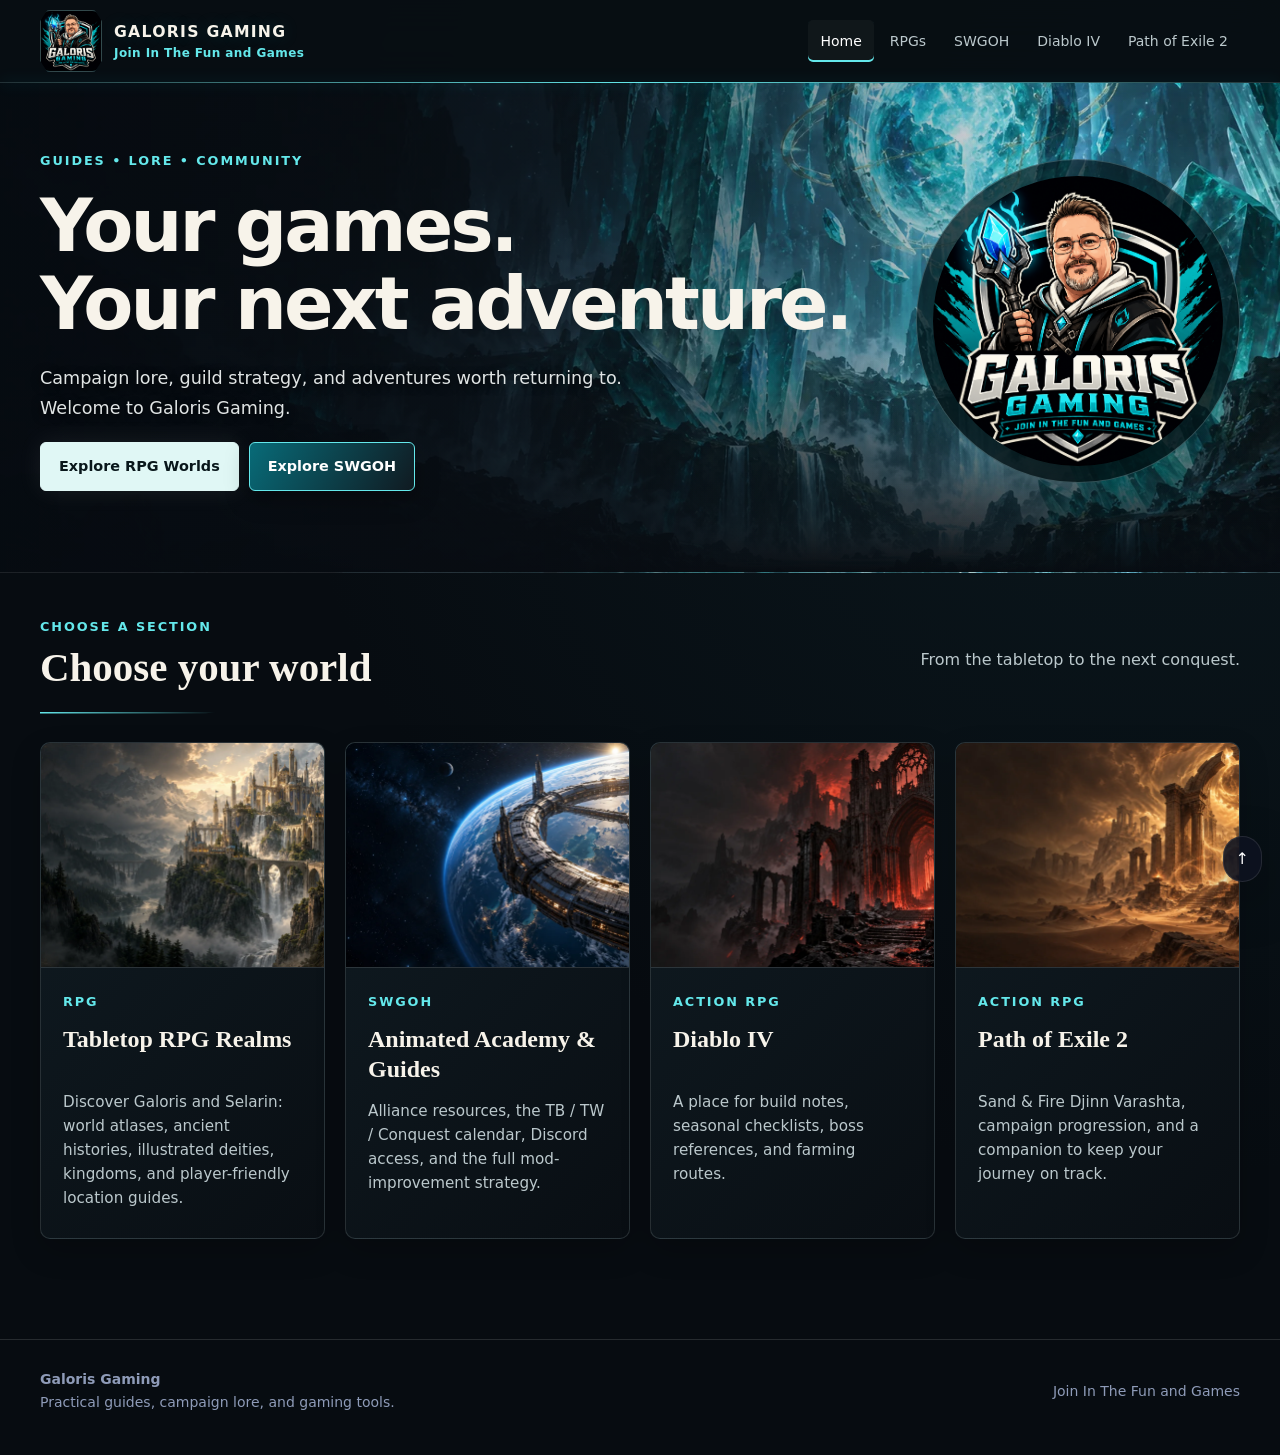
==== commit 2be83a81: "Add files via upload" ====
--- a/index.html
+++ b/index.html
@@ -11,7 +11,7 @@
     <button class="nav-toggle" aria-label="Toggle navigation">Menu</button>
     <nav class="site-nav" aria-label="Primary">
       <a href="index.html" data-page="home">Home</a>
-      <a href="rpg.html" data-page="rpg">RPGs</a>
+      <a href="rpg-realms.html" data-page="rpg">RPGs</a>
       <a href="swgoh.html" data-page="swgoh">SWGOH</a>
       <a href="diablo4.html" data-page="diablo4">Diablo IV</a>
       <a href="poe2.html" data-page="poe2">Path of Exile 2</a>
@@ -22,12 +22,12 @@
 <section class="hero"><div class="container hero-grid"><div>
 <div class="eyebrow">Guides • Lore • Community</div><h1>Your games.<br>Your next adventure.</h1>
 <p class="lead">Campaign lore, guild strategy, and adventures worth returning to. Welcome to Galoris Gaming.</p>
-<div class="hero-actions"><a class="btn gold" href="rpg.html">Explore Galoris</a><a class="btn primary" href="swgoh.html">Explore SWGOH</a></div>
+<div class="hero-actions"><a class="btn gold" href="rpg-realms.html">Explore RPG Worlds</a><a class="btn primary" href="swgoh.html">Explore SWGOH</a></div>
 </div><div class="hero-art home-logo-art"><img src="assets/galoris-gaming-logo.png" alt="Galoris Gaming official logo"></div></div></section>
 <section class="section"><div class="container">
 <div class="section-head"><div><div class="eyebrow">Choose a section</div><h2>Choose your world</h2></div><p>From the tabletop to the next conquest.</p></div>
 <div class="card-grid">
-<a class="card feature-card" href="rpg.html" style="text-decoration:none"><img class="game-cover" src="assets/art/rpg.webp" alt="" width="960" height="540" loading="lazy"><div class="kicker">RPG</div><h3>World of Galoris</h3><p>Creation myth, ages of history, the pantheon, climate, and location guides for Brookhollow, Dardin Falls, and Borahn.</p></a>
+<a class="card feature-card" href="rpg-realms.html" style="text-decoration:none"><img class="game-cover" src="assets/art/rpg.webp" alt="" width="960" height="540" loading="lazy"><div class="kicker">RPG</div><h3>Tabletop RPG Realms</h3><p>Discover Galoris and Selarin: world atlases, ancient histories, illustrated deities, kingdoms, and player-friendly location guides.</p></a>
 <a class="card feature-card" href="swgoh.html" style="text-decoration:none"><img class="game-cover" src="assets/art/swgoh.webp" alt="" width="960" height="540" loading="lazy"><div class="kicker">SWGOH</div><h3>Animated Academy & Guides</h3><p>Alliance resources, the TB / TW / Conquest calendar, Discord access, and the full mod-improvement strategy.</p></a>
 <a class="card feature-card" href="diablo4.html" style="text-decoration:none"><img class="game-cover" src="assets/art/diablo.webp" alt="" width="960" height="540" loading="lazy"><div class="kicker">Action RPG</div><h3>Diablo IV</h3><p>A place for build notes, seasonal checklists, boss references, and farming routes.</p></a>
 <a class="card feature-card" href="poe2.html" style="text-decoration:none"><img class="game-cover" src="assets/art/poe2.webp" alt="" width="960" height="540" loading="lazy"><div class="kicker">Action RPG</div><h3>Path of Exile 2</h3><p>Sand & Fire Djinn Varashta, campaign progression, and a companion to keep your journey on track.</p></a>
